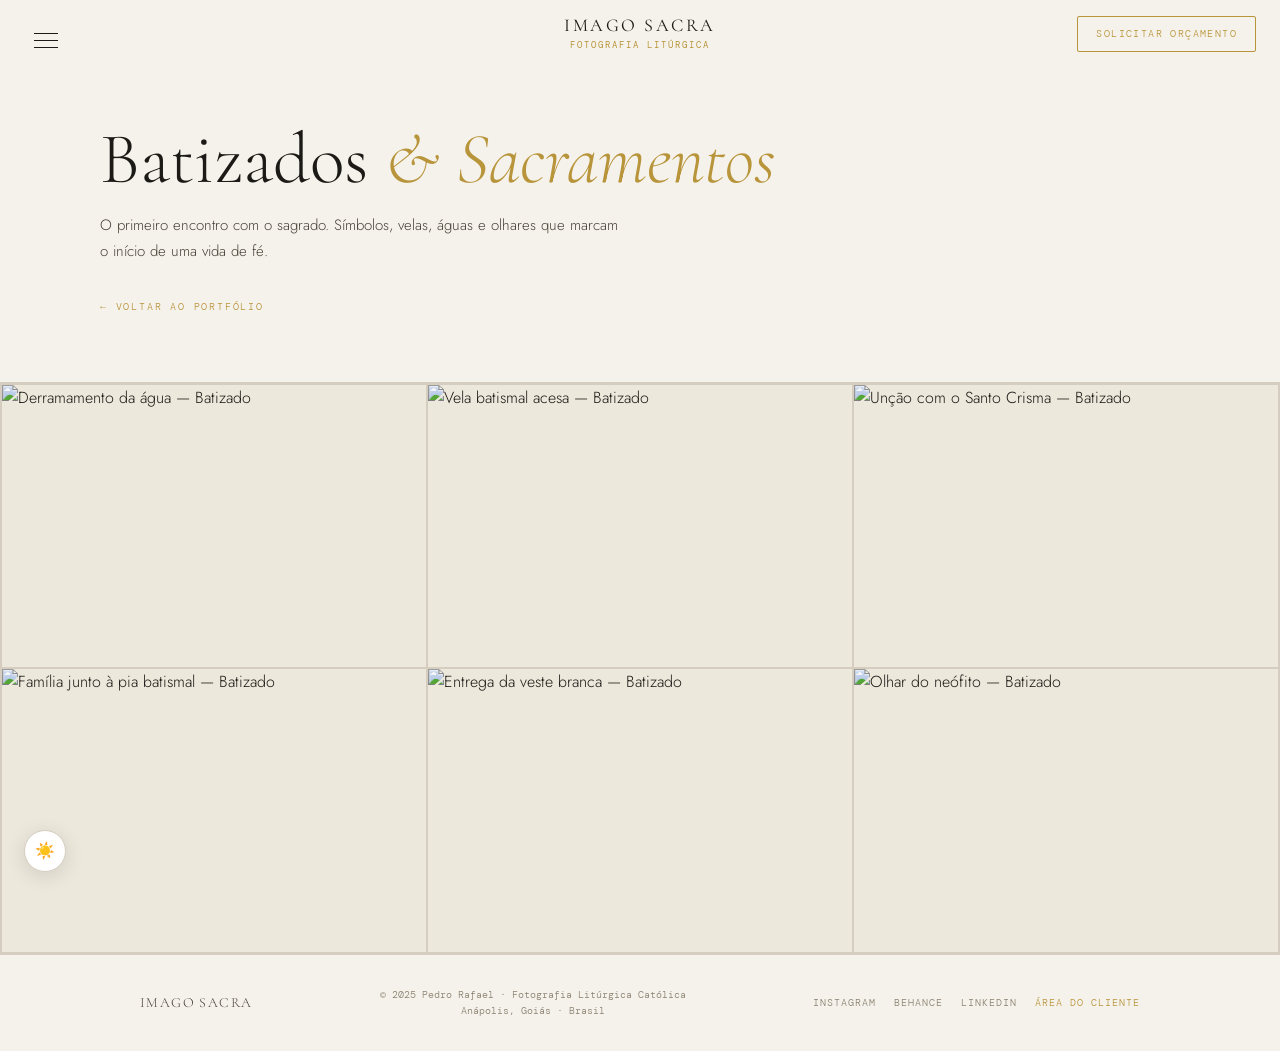
==== portfolio/batizado.html @ 1f175594 "Add portfolio gallery pages with shared CSS/JS Create the portfolio/ directory with one HTML gallery" ====
<!DOCTYPE html>
<html lang="pt-BR">
<head>
  <meta charset="UTF-8" />
  <meta name="viewport" content="width=device-width, initial-scale=1.0" />
  <title>Batizados &amp; Sacramentos — Imago Sacra</title>
  <link rel="preconnect" href="https://fonts.googleapis.com">
  <link rel="stylesheet" href="../css/style.css" />
  <link rel="stylesheet" href="../css/gallery.css" />
</head>
<body>

  <!-- ── FIXED UI ───────────────────────────────────── -->
  <button class="hamburger" id="hb" aria-label="Abrir menu">
    <span></span><span></span><span></span>
  </button>

  <div class="nav-bar scrolled" id="navBar">
    <a class="nav-logo" href="../index.html">
      Imago Sacra<small>Fotografia Litúrgica</small>
    </a>
  </div>

  <a class="nav-cta" href="../index.html#contato">Solicitar Orçamento</a>

  <button class="theme-btn" id="themeBtn">
    <span class="icon-sun">☀️</span><span class="icon-moon">🌙</span>
  </button>

  <!-- DRAWER -->
  <div class="overlay" id="overlay"></div>
  <nav class="drawer" id="drawer" aria-label="Menu principal">
    <div class="drawer-head">
      <div class="drawer-brand">Imago Sacra<small>Fotografia Litúrgica</small></div>
      <button class="drawer-x" onclick="closeDrawer()" aria-label="Fechar">✕</button>
    </div>
    <div class="drawer-links">
      <a class="drawer-item" href="../index.html#portfolio" onclick="closeDrawer()">
        Portfólio<span class="drawer-arrow">→</span>
      </a>
      <a class="drawer-item" href="../index.html#sobre" onclick="closeDrawer()">
        Sobre<span class="drawer-arrow">→</span>
      </a>
      <a class="drawer-item" href="../index.html#depoimentos" onclick="closeDrawer()">
        Depoimentos<span class="drawer-arrow">→</span>
      </a>
      <a class="drawer-item" href="../area-cliente.html" onclick="closeDrawer()">
        Área do Cliente<span class="drawer-arrow">→</span>
      </a>
      <a class="drawer-item" href="../index.html#contato" onclick="closeDrawer()">
        Contato<span class="drawer-arrow">→</span>
      </a>
    </div>
    <div class="drawer-foot">
      <a class="drawer-cta" href="../index.html#contato">Solicitar Orçamento</a>
      <div class="drawer-socials">
        <a href="https://instagram.com/opedrorafael_" target="_blank" rel="noopener" class="d-soc">Instagram</a>
        <a href="https://www.behance.net/opedrorafael" target="_blank" rel="noopener" class="d-soc">Behance</a>
        <a href="https://www.linkedin.com/in/pgwrafael" target="_blank" rel="noopener" class="d-soc">LinkedIn</a>
      </div>
    </div>
  </nav>

  <!-- ── HERO DA GALERIA ────────────────────────────── -->
  <section class="gallery-hero">
    <h1>Batizados <em>&amp; Sacramentos</em></h1>
    <p>O primeiro encontro com o sagrado. Símbolos, velas, águas e olhares que marcam o início de uma vida de fé.</p>
    <a href="../index.html#portfolio" class="back-link">← Voltar ao portfólio</a>
  </section>

  <!-- ── GRADE DE FOTOS ─────────────────────────────── -->
  <main class="gallery-grid" id="gallery">

    <figure class="gallery-item" data-lightbox="batizado">
      <img
        src="../assets/portfolio/batizado/foto-01.jpg"
        alt="Derramamento da água — Batizado"
        loading="lazy"
        width="1200"
        height="800"
      />
      <figcaption>Derramamento da água</figcaption>
    </figure>

    <figure class="gallery-item" data-lightbox="batizado">
      <img
        src="../assets/portfolio/batizado/foto-02.jpg"
        alt="Vela batismal acesa — Batizado"
        loading="lazy"
        width="1200"
        height="800"
      />
      <figcaption>Vela batismal</figcaption>
    </figure>

    <figure class="gallery-item" data-lightbox="batizado">
      <img
        src="../assets/portfolio/batizado/foto-03.jpg"
        alt="Unção com o Santo Crisma — Batizado"
        loading="lazy"
        width="1200"
        height="800"
      />
      <figcaption>Unção com o Santo Crisma</figcaption>
    </figure>

    <figure class="gallery-item" data-lightbox="batizado">
      <img
        src="../assets/portfolio/batizado/foto-04.jpg"
        alt="Família junto à pia batismal — Batizado"
        loading="lazy"
        width="1200"
        height="800"
      />
      <figcaption>Família junto à pia batismal</figcaption>
    </figure>

    <figure class="gallery-item" data-lightbox="batizado">
      <img
        src="../assets/portfolio/batizado/foto-05.jpg"
        alt="Entrega da veste branca — Batizado"
        loading="lazy"
        width="1200"
        height="800"
      />
      <figcaption>Entrega da veste branca</figcaption>
    </figure>

    <figure class="gallery-item" data-lightbox="batizado">
      <img
        src="../assets/portfolio/batizado/foto-06.jpg"
        alt="Olhar do neófito — Batizado"
        loading="lazy"
        width="1200"
        height="800"
      />
      <figcaption>Olhar do neófito</figcaption>
    </figure>

  </main>

  <!-- ── LIGHTBOX ───────────────────────────────────── -->
  <div class="lb-overlay" role="dialog" aria-modal="true" aria-label="Visualizador de imagem">
    <div class="lb-inner">
      <img class="lb-img" src="" alt="" />
    </div>
    <button class="lb-close" aria-label="Fechar">✕</button>
    <button class="lb-prev" aria-label="Anterior">&#8249;</button>
    <button class="lb-next" aria-label="Próxima">&#8250;</button>
    <div class="lb-counter"></div>
    <div class="lb-caption"></div>
  </div>

  <!-- ── FOOTER ─────────────────────────────────────── -->
  <footer>
    <div class="footer-inner">
      <div class="f-brand">Imago Sacra</div>
      <p class="f-copy">© 2025 Pedro Rafael · Fotografia Litúrgica Católica<br>Anápolis, Goiás · Brasil</p>
      <div class="f-soc">
        <a href="https://instagram.com/opedrorafael_" target="_blank" rel="noopener">Instagram</a>
        <a href="https://www.behance.net/opedrorafael" target="_blank" rel="noopener">Behance</a>
        <a href="https://www.linkedin.com/in/pgwrafael" target="_blank" rel="noopener">LinkedIn</a>
        <a href="../area-cliente.html" style="color:var(--gold)">Área do Cliente</a>
      </div>
    </div>
  </footer>

  <script src="../js/lightbox.js"></script>
</body>
</html>
---- css/style.css ----
/* ── FONTS ──────────────────────────────────────────── */
@import url('https://fonts.googleapis.com/css2?family=Cormorant+Garamond:ital,wght@0,300;0,400;0,600;1,300;1,400&family=DM+Mono:wght@300;400&family=Jost:wght@200;300;400&display=swap');

/* ── TOKENS ─────────────────────────────────────────── */
:root {
  --bg:#f5f2eb; --surface:#ffffff; --surface2:#ede8dc;
  --text:#1c1a16; --text-mid:#4a4238; --text-low:#8a8070;
  --gold:#b8943a; --gold-lt:#d4aa55; --line:#d4cdc0;
  --serif:'Cormorant Garamond',Georgia,serif;
  --sans:'Jost',sans-serif; --mono:'DM Mono',monospace;
  --ease:cubic-bezier(.25,.46,.45,.94);
}
[data-theme="dark"] {
  --bg:#0f1510; --surface:#162018; --surface2:#1d2b20;
  --text:#f0ede4; --text-mid:#c8d4c0; --text-low:#7a9478;
  --gold:#c9a84c; --gold-lt:#e0c070; --line:#243328;
}

/* ── RESET ──────────────────────────────────────────── */
*,*::before,*::after { box-sizing:border-box; margin:0; padding:0; }
html { scroll-behavior:smooth; overflow-x:clip; }
body {
  background:var(--bg); color:var(--text);
  font-family:var(--sans); font-weight:300; line-height:1.6;
  overflow-x:clip; transition:background .5s,color .5s;
}
a { color:inherit; text-decoration:none; }
button { cursor:pointer; border:none; background:none; font:inherit; }

/* ── NAV BAR ────────────────────────────────────────── */
.nav-bar {
  position:fixed; top:0; left:0; right:0; z-index:400; height:64px;
  display:flex; align-items:center; justify-content:center;
  transition:background .4s,border-color .4s;
  border-bottom:1px solid transparent;
}
.nav-bar.scrolled {
  background:rgba(245,242,235,.94);
  backdrop-filter:blur(16px); -webkit-backdrop-filter:blur(16px);
  border-color:var(--line);
}
[data-theme="dark"] .nav-bar.scrolled { background:rgba(15,21,16,.95); }
.nav-logo {
  font-family:var(--serif); font-size:18px; font-weight:400;
  letter-spacing:.14em; text-transform:uppercase;
  color:var(--text); transition:color .4s; cursor:pointer; text-align:center;
}
.nav-logo small {
  display:block; font-family:var(--mono); font-size:9px;
  letter-spacing:.22em; color:var(--gold); margin-top:-2px; transition:color .4s;
}

/* ── HAMBURGER ──────────────────────────────────────── */
.hamburger {
  position:fixed; top:18px; left:24px; z-index:500;
  width:44px; height:44px; padding:4px;
  display:flex; flex-direction:column; align-items:center; justify-content:center; gap:6px;
}
.hamburger span {
  display:block; width:24px; height:1px; background:var(--text);
  transition:transform .35s var(--ease),opacity .25s,background .4s;
  transform-origin:center;
}
.hamburger.open span:nth-child(1) { transform:translateY(7px) rotate(45deg); }
.hamburger.open span:nth-child(2) { opacity:0; width:0; }
.hamburger.open span:nth-child(3) { transform:translateY(-7px) rotate(-45deg); }

/* ── NAV CTA FIXED ──────────────────────────────────── */
.nav-cta {
  position:fixed; top:16px; right:24px; z-index:500;
  font-family:var(--mono); font-size:10px; letter-spacing:.14em; text-transform:uppercase;
  padding:9px 18px; border:1px solid var(--gold); color:var(--gold);
  border-radius:2px; transition:all .3s;
}
.nav-cta:hover { background:var(--gold); color:#fff; border-color:var(--gold); }
@media(max-width:768px) { .nav-cta { display:none; } }

/* ── THEME TOGGLE ───────────────────────────────────── */
.theme-btn {
  position:fixed; bottom:28px; left:24px; z-index:450;
  width:42px; height:42px; border-radius:50%;
  background:var(--surface); border:1px solid var(--line);
  display:flex; align-items:center; justify-content:center; font-size:16px;
  box-shadow:0 4px 20px rgba(0,0,0,.12); transition:all .3s var(--ease);
}
.theme-btn:hover { border-color:var(--gold); transform:scale(1.08); }
.icon-sun { display:block; } .icon-moon { display:none; }
[data-theme="dark"] .icon-sun { display:none; }
[data-theme="dark"] .icon-moon { display:block; }

/* ── OVERLAY ────────────────────────────────────────── */
.overlay {
  position:fixed; inset:0; z-index:600;
  background:rgba(0,0,0,.55); opacity:0; pointer-events:none;
  transition:opacity .4s var(--ease);
  backdrop-filter:blur(4px); -webkit-backdrop-filter:blur(4px);
}
.overlay.open { opacity:1; pointer-events:all; }

/* ── DRAWER ─────────────────────────────────────────── */
.drawer {
  position:fixed; top:0; left:0; bottom:0; width:min(360px,88vw); z-index:700;
  background:var(--surface); border-right:1px solid var(--line);
  transform:translateX(-100%); transition:transform .44s cubic-bezier(.32,.72,0,1);
  display:flex; flex-direction:column; will-change:transform;
}
.drawer.open { transform:translateX(0); }
.drawer-head {
  padding:22px 28px; border-bottom:1px solid var(--line);
  display:flex; align-items:center; justify-content:space-between; flex-shrink:0;
}
.drawer-brand {
  font-family:var(--serif); font-size:19px; font-weight:400;
  letter-spacing:.12em; text-transform:uppercase; color:var(--text);
}
.drawer-brand small {
  display:block; font-family:var(--mono); font-size:9px;
  letter-spacing:.2em; color:var(--gold); margin-top:-1px;
}
.drawer-x {
  width:34px; height:34px; border-radius:50%;
  border:1px solid var(--line); background:none;
  display:flex; align-items:center; justify-content:center;
  font-size:15px; color:var(--text-low); transition:all .2s;
}
.drawer-x:hover { border-color:var(--gold); color:var(--gold); }
.drawer-links { flex:1; padding:40px 28px; display:flex; flex-direction:column; overflow-y:auto; }
.drawer-item {
  font-family:var(--serif); font-size:30px; font-weight:300;
  color:var(--text); padding:12px 0; border-bottom:1px solid var(--line);
  display:flex; align-items:center; justify-content:space-between; cursor:pointer;
  opacity:0; transform:translateX(-18px);
  transition:color .2s, padding-left .22s, opacity .38s var(--ease), transform .38s var(--ease);
}
.drawer.open .drawer-item:nth-child(1) { opacity:1; transform:none; transition-delay:.07s; }
.drawer.open .drawer-item:nth-child(2) { opacity:1; transform:none; transition-delay:.12s; }
.drawer.open .drawer-item:nth-child(3) { opacity:1; transform:none; transition-delay:.17s; }
.drawer.open .drawer-item:nth-child(4) { opacity:1; transform:none; transition-delay:.22s; }
.drawer.open .drawer-item:nth-child(5) { opacity:1; transform:none; transition-delay:.27s; }
.drawer-item:hover { color:var(--gold); padding-left:8px; }
.drawer-arrow { font-size:18px; transition:transform .2s; }
.drawer-item:hover .drawer-arrow { transform:translateX(5px); }
.drawer-foot {
  padding:28px 28px; border-top:1px solid var(--line); flex-shrink:0;
}
.drawer-cta {
  width:100%; padding:14px; margin-bottom:20px;
  font-family:var(--mono); font-size:11px; letter-spacing:.16em; text-transform:uppercase;
  background:var(--gold); color:#fff; border-radius:2px; transition:background .25s;
}
.drawer-cta:hover { background:var(--gold-lt); }
.drawer-socials { display:flex; gap:16px; }
.d-soc {
  font-family:var(--mono); font-size:9px; letter-spacing:.14em; text-transform:uppercase;
  color:var(--text-low); transition:color .2s;
}
.d-soc:hover { color:var(--gold); }

/* ── FOOTER ─────────────────────────────────────────── */
footer { background:var(--bg); transition:background .5s; border-top:1px solid var(--line); }
.footer-inner {
  max-width:1200px; margin:0 auto; padding:32px 100px;
  display:flex; align-items:center; justify-content:space-between; gap:24px; flex-wrap:wrap;
}
.f-brand { font-family:var(--serif); font-size:14px; letter-spacing:.1em; text-transform:uppercase; color:var(--text-mid); }
.f-copy { font-family:var(--mono); font-size:10px; color:var(--text-low); text-align:center; }
.f-soc { display:flex; gap:18px; flex-wrap:wrap; }
.f-soc a { font-family:var(--mono); font-size:10px; letter-spacing:.1em; text-transform:uppercase; color:var(--text-low); transition:color .2s; }
.f-soc a:hover { color:var(--gold); }

/* ── ANIMATIONS ─────────────────────────────────────── */
@keyframes fadeDown { from{opacity:0;transform:translateY(-12px)} to{opacity:1;transform:none} }
@keyframes fadeIn  { from{opacity:0} to{opacity:1} }
.reveal { opacity:0; transform:translateY(20px); transition:opacity .7s var(--ease),transform .7s var(--ease); }
.reveal.on { opacity:1; transform:none; }
.rev-l { opacity:0; transform:translateX(-22px); transition:opacity .7s var(--ease),transform .7s var(--ease); }
.rev-l.on { opacity:1; transform:none; }
.rev-r { opacity:0; transform:translateX(22px); transition:opacity .7s var(--ease),transform .7s var(--ease); }
.rev-r.on { opacity:1; transform:none; }

/* ── RESPONSIVE ─────────────────────────────────────── */
@media(max-width:768px) {
  .footer-inner { flex-direction:column; text-align:center; padding:28px 24px; }
  .theme-btn { bottom:20px; left:20px; }
  .drawer { width:100vw; }
}
---- css/gallery.css ----
/* ── GALLERY HERO ────────────────────────────────────── */
.gallery-hero {
  padding: 120px min(100px,8vw) 64px;
  background: var(--bg);
  border-bottom: 1px solid var(--line);
  transition: background .5s;
}
.gallery-hero h1 {
  font-family: var(--serif);
  font-size: clamp(36px, 6vw, 72px);
  font-weight: 300;
  line-height: 1.1;
  color: var(--text);
  margin-bottom: 14px;
}
.gallery-hero h1 em {
  font-style: italic;
  color: var(--gold);
}
.gallery-hero p {
  font-size: 15px;
  color: var(--text-mid);
  max-width: 520px;
  line-height: 1.7;
  margin-bottom: 28px;
}
.back-link {
  display: inline-flex;
  align-items: center;
  gap: 6px;
  font-family: var(--mono);
  font-size: 10px;
  letter-spacing: .18em;
  text-transform: uppercase;
  color: var(--gold);
  transition: gap .2s;
}
.back-link:hover { gap: 10px; }

/* ── GALLERY GRID ────────────────────────────────────── */
.gallery-grid {
  display: grid;
  grid-template-columns: repeat(auto-fill, minmax(min(340px, 100%), 1fr));
  gap: 2px;
  padding: 2px;
  background: var(--line);
}

/* ── GALLERY ITEM ────────────────────────────────────── */
.gallery-item {
  position: relative;
  overflow: hidden;
  background: var(--surface2);
  aspect-ratio: 3/2;
  cursor: zoom-in;
}
.gallery-item img {
  width: 100%;
  height: 100%;
  object-fit: cover;
  display: block;
  transition: transform .5s var(--ease), filter .4s;
  filter: brightness(.96);
}
.gallery-item:hover img {
  transform: scale(1.04);
  filter: brightness(1);
}
.gallery-item figcaption {
  position: absolute;
  bottom: 0; left: 0; right: 0;
  padding: 16px 18px 14px;
  background: linear-gradient(to top, rgba(0,0,0,.72) 0%, transparent 100%);
  font-family: var(--mono);
  font-size: 10px;
  letter-spacing: .14em;
  text-transform: uppercase;
  color: rgba(255,255,255,.75);
  opacity: 0;
  transform: translateY(6px);
  transition: opacity .3s, transform .3s;
}
.gallery-item:hover figcaption {
  opacity: 1;
  transform: none;
}

/* ── EMPTY STATE ─────────────────────────────────────── */
.gallery-empty {
  grid-column: 1 / -1;
  padding: 80px 24px;
  text-align: center;
  background: var(--bg);
}
.gallery-empty p {
  font-family: var(--mono);
  font-size: 11px;
  letter-spacing: .2em;
  text-transform: uppercase;
  color: var(--text-low);
}

/* ── LIGHTBOX ────────────────────────────────────────── */
.lb-overlay {
  position: fixed; inset: 0; z-index: 900;
  background: rgba(0,0,0,.92);
  backdrop-filter: blur(12px); -webkit-backdrop-filter: blur(12px);
  display: flex; align-items: center; justify-content: center;
  opacity: 0; pointer-events: none;
  transition: opacity .3s var(--ease);
}
.lb-overlay.open {
  opacity: 1; pointer-events: all;
}
.lb-inner {
  position: relative;
  max-width: min(1100px, 94vw);
  max-height: 90vh;
  display: flex; align-items: center; justify-content: center;
}
.lb-img {
  max-width: 100%;
  max-height: 88vh;
  object-fit: contain;
  border-radius: 2px;
  box-shadow: 0 40px 100px rgba(0,0,0,.6);
  user-select: none;
  transition: opacity .25s;
}
.lb-img.loading { opacity: 0; }
.lb-close {
  position: fixed; top: 20px; right: 24px;
  width: 44px; height: 44px; border-radius: 50%;
  border: 1px solid rgba(255,255,255,.25);
  display: flex; align-items: center; justify-content: center;
  font-size: 18px; color: rgba(255,255,255,.7);
  transition: all .2s; z-index: 910;
}
.lb-close:hover { border-color: var(--gold); color: var(--gold); transform: scale(1.1); }
.lb-prev, .lb-next {
  position: fixed; top: 50%; transform: translateY(-50%);
  width: 50px; height: 50px;
  border: 1px solid rgba(255,255,255,.2);
  display: flex; align-items: center; justify-content: center;
  font-size: 22px; color: rgba(255,255,255,.6);
  border-radius: 2px; transition: all .2s; z-index: 910;
}
.lb-prev { left: 20px; }
.lb-next { right: 20px; }
.lb-prev:hover, .lb-next:hover {
  border-color: var(--gold); color: var(--gold);
}
.lb-caption {
  position: fixed; bottom: 24px; left: 50%; transform: translateX(-50%);
  font-family: var(--mono); font-size: 10px;
  letter-spacing: .18em; text-transform: uppercase;
  color: rgba(255,255,255,.45); white-space: nowrap;
  z-index: 910;
}
.lb-counter {
  position: fixed; top: 24px; left: 50%; transform: translateX(-50%);
  font-family: var(--mono); font-size: 10px;
  letter-spacing: .16em; color: rgba(255,255,255,.35);
  z-index: 910;
}

/* ── RESPONSIVE ─────────────────────────────────────── */
@media(max-width:768px) {
  .gallery-hero { padding: 96px 24px 48px; }
  .gallery-grid { grid-template-columns: 1fr 1fr; }
  .lb-prev { left: 8px; }
  .lb-next { right: 8px; }
}
@media(max-width:480px) {
  .gallery-grid { grid-template-columns: 1fr; }
}
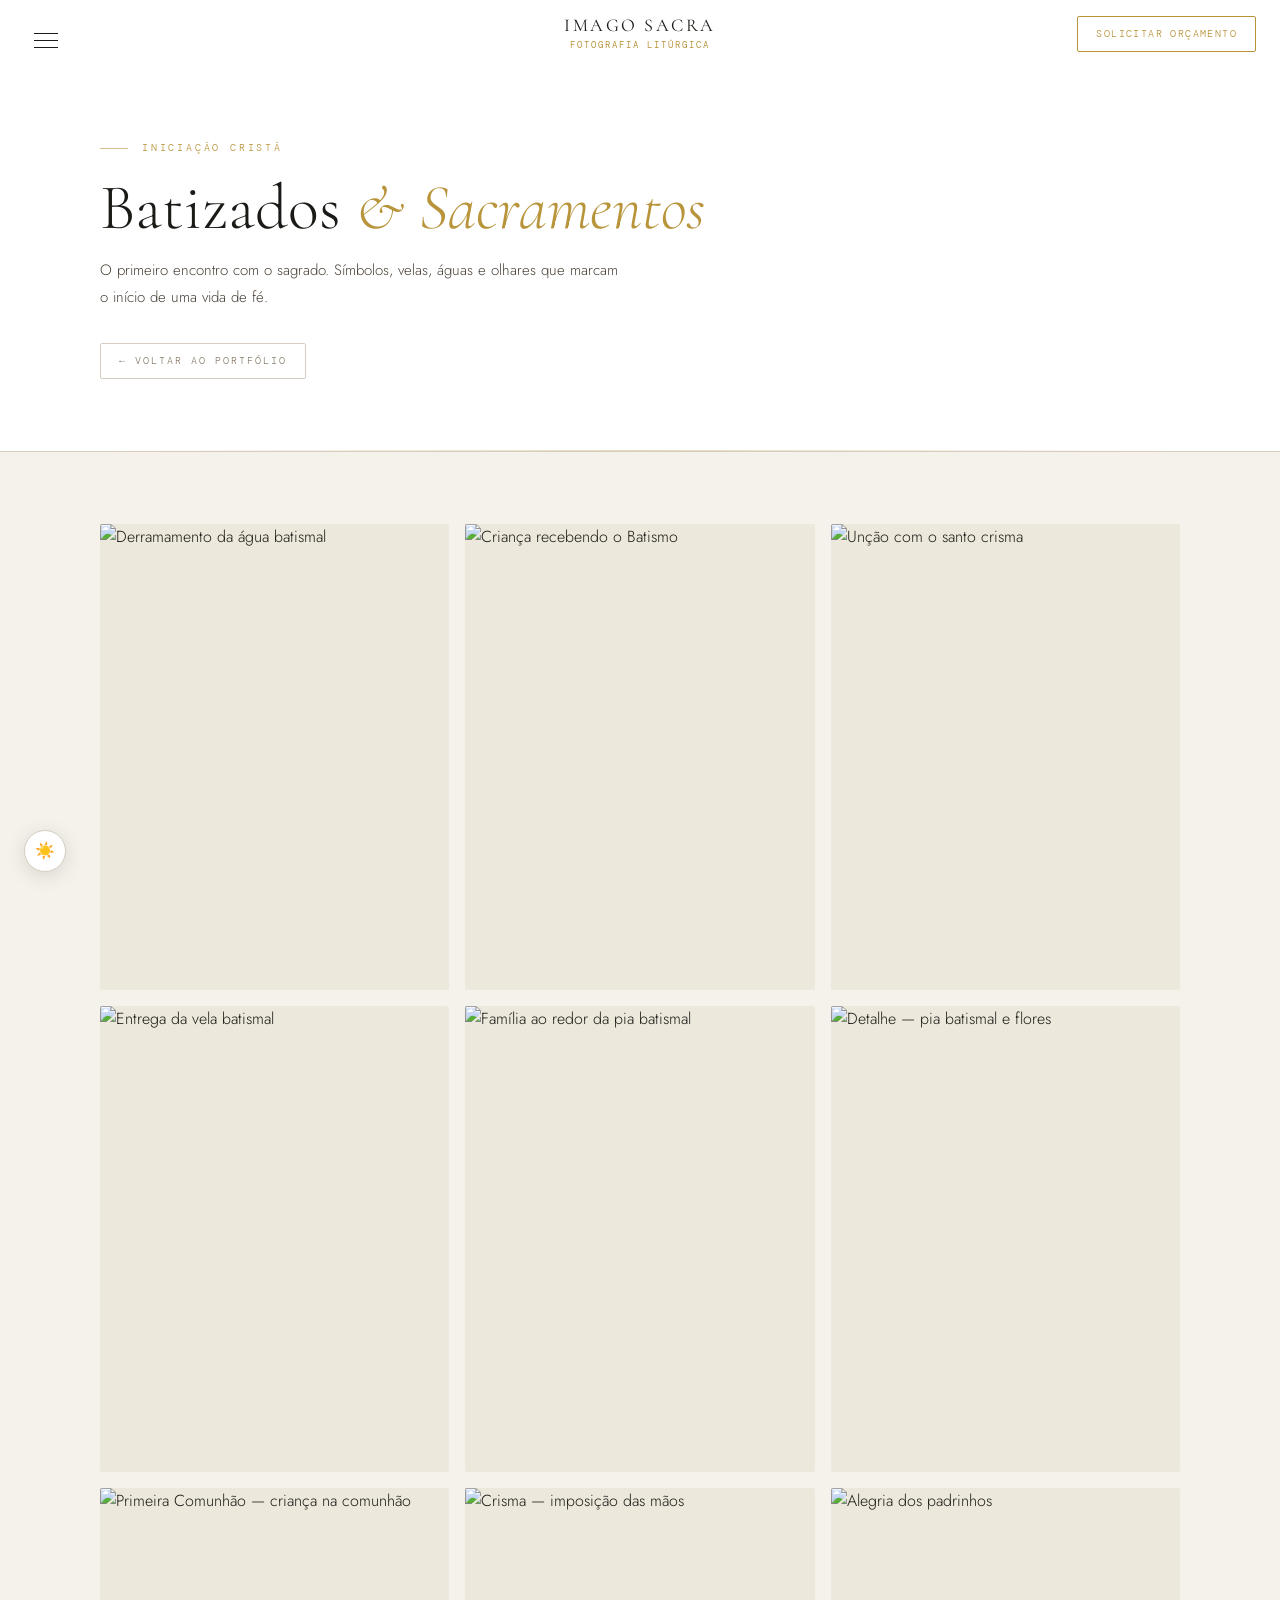
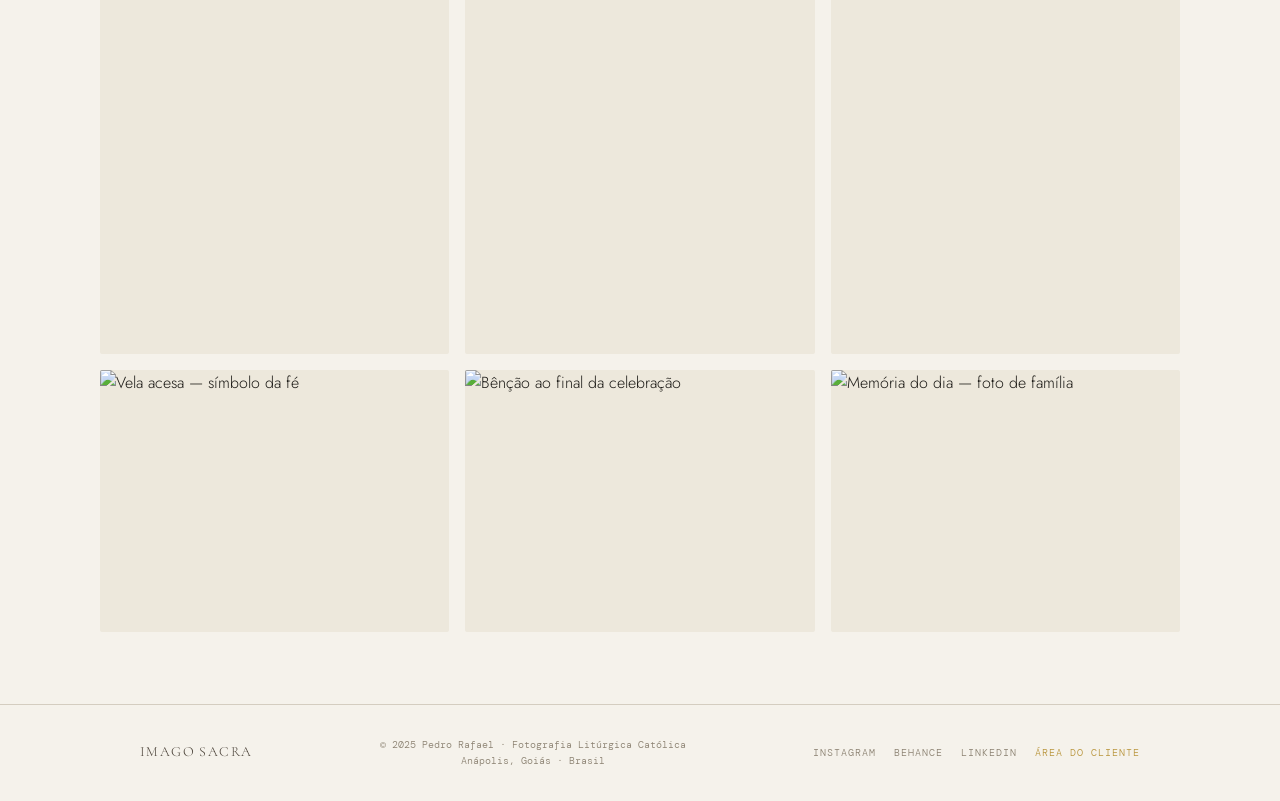
==== commit 0e1e4671: "feat(portfolio): create gallery pages, shared CSS/JS, and lightbox New files --------- css/style.css" ====
--- a/portfolio/batizado.html
+++ b/portfolio/batizado.html
@@ -4,167 +4,315 @@
   <meta charset="UTF-8" />
   <meta name="viewport" content="width=device-width, initial-scale=1.0" />
   <title>Batizados &amp; Sacramentos — Imago Sacra</title>
+  <meta name="description" content="Galeria de fotografia de Batizados e Sacramentos. O primeiro encontro com o sagrado — símbolos, velas, águas e olhares que marcam o início de uma vida de fé." />
   <link rel="preconnect" href="https://fonts.googleapis.com">
+  <link href="https://fonts.googleapis.com/css2?family=Cormorant+Garamond:ital,wght@0,300;0,400;0,600;1,300;1,400&family=DM+Mono:wght@300;400&family=Jost:wght@200;300;400&display=swap" rel="stylesheet">
   <link rel="stylesheet" href="../css/style.css" />
   <link rel="stylesheet" href="../css/gallery.css" />
 </head>
 <body>
 
-  <!-- ── FIXED UI ───────────────────────────────────── -->
-  <button class="hamburger" id="hb" aria-label="Abrir menu">
-    <span></span><span></span><span></span>
-  </button>
-
-  <div class="nav-bar scrolled" id="navBar">
-    <a class="nav-logo" href="../index.html">
-      Imago Sacra<small>Fotografia Litúrgica</small>
-    </a>
+<!-- ── FIXED UI ──────────────────────────────────────── -->
+<button class="hamburger" id="hb" aria-label="Abrir menu">
+  <span></span><span></span><span></span>
+</button>
+
+<div class="nav-bar" id="navBar">
+  <a class="nav-logo" href="../index.html">Imago Sacra<small>Fotografia Litúrgica</small></a>
+</div>
+
+<a class="nav-cta" href="../index.html#contato">Solicitar Orçamento</a>
+
+<button class="theme-btn" id="themeBtn" aria-label="Alternar tema">
+  <span class="icon-sun">☀️</span><span class="icon-moon">🌙</span>
+</button>
+
+<!-- DRAWER -->
+<div class="overlay" id="overlay" onclick="closeDrawer()"></div>
+<nav class="drawer" id="drawer" aria-label="Menu principal">
+  <div class="drawer-head">
+    <div class="drawer-brand">Imago Sacra<small>Fotografia Litúrgica</small></div>
+    <button class="drawer-x" onclick="closeDrawer()" aria-label="Fechar">✕</button>
   </div>
-
-  <a class="nav-cta" href="../index.html#contato">Solicitar Orçamento</a>
-
-  <button class="theme-btn" id="themeBtn">
-    <span class="icon-sun">☀️</span><span class="icon-moon">🌙</span>
-  </button>
-
-  <!-- DRAWER -->
-  <div class="overlay" id="overlay"></div>
-  <nav class="drawer" id="drawer" aria-label="Menu principal">
-    <div class="drawer-head">
-      <div class="drawer-brand">Imago Sacra<small>Fotografia Litúrgica</small></div>
-      <button class="drawer-x" onclick="closeDrawer()" aria-label="Fechar">✕</button>
-    </div>
-    <div class="drawer-links">
-      <a class="drawer-item" href="../index.html#portfolio" onclick="closeDrawer()">
-        Portfólio<span class="drawer-arrow">→</span>
-      </a>
-      <a class="drawer-item" href="../index.html#sobre" onclick="closeDrawer()">
-        Sobre<span class="drawer-arrow">→</span>
-      </a>
-      <a class="drawer-item" href="../index.html#depoimentos" onclick="closeDrawer()">
-        Depoimentos<span class="drawer-arrow">→</span>
-      </a>
-      <a class="drawer-item" href="../area-cliente.html" onclick="closeDrawer()">
-        Área do Cliente<span class="drawer-arrow">→</span>
-      </a>
-      <a class="drawer-item" href="../index.html#contato" onclick="closeDrawer()">
-        Contato<span class="drawer-arrow">→</span>
-      </a>
-    </div>
-    <div class="drawer-foot">
-      <a class="drawer-cta" href="../index.html#contato">Solicitar Orçamento</a>
-      <div class="drawer-socials">
-        <a href="https://instagram.com/opedrorafael_" target="_blank" rel="noopener" class="d-soc">Instagram</a>
-        <a href="https://www.behance.net/opedrorafael" target="_blank" rel="noopener" class="d-soc">Behance</a>
-        <a href="https://www.linkedin.com/in/pgwrafael" target="_blank" rel="noopener" class="d-soc">LinkedIn</a>
-      </div>
-    </div>
-  </nav>
-
-  <!-- ── HERO DA GALERIA ────────────────────────────── -->
-  <section class="gallery-hero">
-    <h1>Batizados <em>&amp; Sacramentos</em></h1>
-    <p>O primeiro encontro com o sagrado. Símbolos, velas, águas e olhares que marcam o início de uma vida de fé.</p>
-    <a href="../index.html#portfolio" class="back-link">← Voltar ao portfólio</a>
-  </section>
-
-  <!-- ── GRADE DE FOTOS ─────────────────────────────── -->
-  <main class="gallery-grid" id="gallery">
-
-    <figure class="gallery-item" data-lightbox="batizado">
-      <img
-        src="../assets/portfolio/batizado/foto-01.jpg"
-        alt="Derramamento da água — Batizado"
-        loading="lazy"
-        width="1200"
-        height="800"
-      />
-      <figcaption>Derramamento da água</figcaption>
-    </figure>
-
-    <figure class="gallery-item" data-lightbox="batizado">
-      <img
-        src="../assets/portfolio/batizado/foto-02.jpg"
-        alt="Vela batismal acesa — Batizado"
-        loading="lazy"
-        width="1200"
-        height="800"
-      />
-      <figcaption>Vela batismal</figcaption>
-    </figure>
-
-    <figure class="gallery-item" data-lightbox="batizado">
-      <img
-        src="../assets/portfolio/batizado/foto-03.jpg"
-        alt="Unção com o Santo Crisma — Batizado"
-        loading="lazy"
-        width="1200"
-        height="800"
-      />
-      <figcaption>Unção com o Santo Crisma</figcaption>
-    </figure>
-
-    <figure class="gallery-item" data-lightbox="batizado">
-      <img
-        src="../assets/portfolio/batizado/foto-04.jpg"
-        alt="Família junto à pia batismal — Batizado"
-        loading="lazy"
-        width="1200"
-        height="800"
-      />
-      <figcaption>Família junto à pia batismal</figcaption>
-    </figure>
-
-    <figure class="gallery-item" data-lightbox="batizado">
-      <img
-        src="../assets/portfolio/batizado/foto-05.jpg"
-        alt="Entrega da veste branca — Batizado"
-        loading="lazy"
-        width="1200"
-        height="800"
-      />
-      <figcaption>Entrega da veste branca</figcaption>
-    </figure>
-
-    <figure class="gallery-item" data-lightbox="batizado">
-      <img
-        src="../assets/portfolio/batizado/foto-06.jpg"
-        alt="Olhar do neófito — Batizado"
-        loading="lazy"
-        width="1200"
-        height="800"
-      />
-      <figcaption>Olhar do neófito</figcaption>
-    </figure>
-
-  </main>
-
-  <!-- ── LIGHTBOX ───────────────────────────────────── -->
-  <div class="lb-overlay" role="dialog" aria-modal="true" aria-label="Visualizador de imagem">
-    <div class="lb-inner">
-      <img class="lb-img" src="" alt="" />
-    </div>
-    <button class="lb-close" aria-label="Fechar">✕</button>
-    <button class="lb-prev" aria-label="Anterior">&#8249;</button>
-    <button class="lb-next" aria-label="Próxima">&#8250;</button>
-    <div class="lb-counter"></div>
-    <div class="lb-caption"></div>
+  <div class="drawer-links">
+    <a class="drawer-item" href="../index.html#portfolio">Portfólio<span class="drawer-arrow">→</span></a>
+    <a class="drawer-item" href="../index.html#sobre">Sobre<span class="drawer-arrow">→</span></a>
+    <a class="drawer-item" href="../index.html#depoimentos">Depoimentos<span class="drawer-arrow">→</span></a>
+    <a class="drawer-item" href="../area-cliente.html">Área do Cliente<span class="drawer-arrow">→</span></a>
+    <a class="drawer-item" href="../index.html#contato">Contato<span class="drawer-arrow">→</span></a>
   </div>
-
-  <!-- ── FOOTER ─────────────────────────────────────── -->
-  <footer>
-    <div class="footer-inner">
-      <div class="f-brand">Imago Sacra</div>
-      <p class="f-copy">© 2025 Pedro Rafael · Fotografia Litúrgica Católica<br>Anápolis, Goiás · Brasil</p>
-      <div class="f-soc">
-        <a href="https://instagram.com/opedrorafael_" target="_blank" rel="noopener">Instagram</a>
-        <a href="https://www.behance.net/opedrorafael" target="_blank" rel="noopener">Behance</a>
-        <a href="https://www.linkedin.com/in/pgwrafael" target="_blank" rel="noopener">LinkedIn</a>
-        <a href="../area-cliente.html" style="color:var(--gold)">Área do Cliente</a>
-      </div>
-    </div>
-  </footer>
-
-  <script src="../js/lightbox.js"></script>
+  <div class="drawer-foot">
+    <a class="drawer-cta" href="../index.html#contato">Solicitar Orçamento</a>
+    <div class="drawer-socials">
+      <a href="https://instagram.com/opedrorafael_" target="_blank" rel="noopener" class="d-soc">Instagram</a>
+      <a href="https://www.behance.net/opedrorafael" target="_blank" rel="noopener" class="d-soc">Behance</a>
+      <a href="https://www.linkedin.com/in/pgwrafael" target="_blank" rel="noopener" class="d-soc">LinkedIn</a>
+    </div>
+  </div>
+</nav>
+
+<!-- ── GALLERY HERO ───────────────────────────────────── -->
+<section class="gallery-hero">
+  <div class="gallery-hero-eyebrow">Iniciação Cristã</div>
+  <h1>Batizados <em>&amp; Sacramentos</em></h1>
+  <p>O primeiro encontro com o sagrado. Símbolos, velas, águas e olhares que marcam o início de uma vida de fé.</p>
+  <a href="../index.html#portfolio" class="back-link">← Voltar ao portfólio</a>
+</section>
+
+<!-- ── GALERIA ────────────────────────────────────────── -->
+<main class="gallery-grid" id="gallery">
+
+  <figure class="gallery-item">
+    <img
+      src="../assets/portfolio/batizado/foto-01.jpg"
+      alt="Derramamento da água batismal"
+      loading="eager"
+      width="1200"
+      height="800"
+      data-lightbox="batizado"
+      data-caption="Derramamento da água batismal"
+    />
+    <div class="gallery-item-overlay">
+      <span class="gallery-item-caption">Derramamento da água batismal</span>
+    </div>
+  </figure>
+
+  <figure class="gallery-item portrait">
+    <img
+      src="../assets/portfolio/batizado/foto-02.jpg"
+      alt="Criança recebendo o Batismo"
+      loading="lazy"
+      width="800"
+      height="1200"
+      data-lightbox="batizado"
+      data-caption="Criança recebendo o Batismo"
+    />
+    <div class="gallery-item-overlay">
+      <span class="gallery-item-caption">Criança recebendo o Batismo</span>
+    </div>
+  </figure>
+
+  <figure class="gallery-item">
+    <img
+      src="../assets/portfolio/batizado/foto-03.jpg"
+      alt="Unção com o santo crisma"
+      loading="lazy"
+      width="1200"
+      height="800"
+      data-lightbox="batizado"
+      data-caption="Unção com o santo crisma"
+    />
+    <div class="gallery-item-overlay">
+      <span class="gallery-item-caption">Unção com o santo crisma</span>
+    </div>
+  </figure>
+
+  <figure class="gallery-item">
+    <img
+      src="../assets/portfolio/batizado/foto-04.jpg"
+      alt="Entrega da vela batismal"
+      loading="lazy"
+      width="1200"
+      height="800"
+      data-lightbox="batizado"
+      data-caption="Entrega da vela batismal"
+    />
+    <div class="gallery-item-overlay">
+      <span class="gallery-item-caption">Entrega da vela batismal</span>
+    </div>
+  </figure>
+
+  <figure class="gallery-item portrait">
+    <img
+      src="../assets/portfolio/batizado/foto-05.jpg"
+      alt="Família ao redor da pia batismal"
+      loading="lazy"
+      width="800"
+      height="1200"
+      data-lightbox="batizado"
+      data-caption="Família ao redor da pia batismal"
+    />
+    <div class="gallery-item-overlay">
+      <span class="gallery-item-caption">Família ao redor da pia batismal</span>
+    </div>
+  </figure>
+
+  <figure class="gallery-item">
+    <img
+      src="../assets/portfolio/batizado/foto-06.jpg"
+      alt="Detalhe — pia batismal e flores"
+      loading="lazy"
+      width="1200"
+      height="800"
+      data-lightbox="batizado"
+      data-caption="Detalhe — pia batismal e flores"
+    />
+    <div class="gallery-item-overlay">
+      <span class="gallery-item-caption">Detalhe — pia batismal e flores</span>
+    </div>
+  </figure>
+
+  <figure class="gallery-item">
+    <img
+      src="../assets/portfolio/batizado/foto-07.jpg"
+      alt="Primeira Comunhão — criança na comunhão"
+      loading="lazy"
+      width="1200"
+      height="800"
+      data-lightbox="batizado"
+      data-caption="Primeira Comunhão"
+    />
+    <div class="gallery-item-overlay">
+      <span class="gallery-item-caption">Primeira Comunhão</span>
+    </div>
+  </figure>
+
+  <figure class="gallery-item">
+    <img
+      src="../assets/portfolio/batizado/foto-08.jpg"
+      alt="Crisma — imposição das mãos"
+      loading="lazy"
+      width="1200"
+      height="800"
+      data-lightbox="batizado"
+      data-caption="Crisma — imposição das mãos"
+    />
+    <div class="gallery-item-overlay">
+      <span class="gallery-item-caption">Crisma — imposição das mãos</span>
+    </div>
+  </figure>
+
+  <figure class="gallery-item portrait">
+    <img
+      src="../assets/portfolio/batizado/foto-09.jpg"
+      alt="Alegria dos padrinhos"
+      loading="lazy"
+      width="800"
+      height="1200"
+      data-lightbox="batizado"
+      data-caption="Alegria dos padrinhos"
+    />
+    <div class="gallery-item-overlay">
+      <span class="gallery-item-caption">Alegria dos padrinhos</span>
+    </div>
+  </figure>
+
+  <figure class="gallery-item">
+    <img
+      src="../assets/portfolio/batizado/foto-10.jpg"
+      alt="Vela acesa — símbolo da fé"
+      loading="lazy"
+      width="1200"
+      height="800"
+      data-lightbox="batizado"
+      data-caption="Vela acesa — símbolo da fé"
+    />
+    <div class="gallery-item-overlay">
+      <span class="gallery-item-caption">Vela acesa — símbolo da fé</span>
+    </div>
+  </figure>
+
+  <figure class="gallery-item">
+    <img
+      src="../assets/portfolio/batizado/foto-11.jpg"
+      alt="Bênção ao final da celebração"
+      loading="lazy"
+      width="1200"
+      height="800"
+      data-lightbox="batizado"
+      data-caption="Bênção ao final da celebração"
+    />
+    <div class="gallery-item-overlay">
+      <span class="gallery-item-caption">Bênção ao final da celebração</span>
+    </div>
+  </figure>
+
+  <figure class="gallery-item">
+    <img
+      src="../assets/portfolio/batizado/foto-12.jpg"
+      alt="Memória do dia — foto de família"
+      loading="lazy"
+      width="1200"
+      height="800"
+      data-lightbox="batizado"
+      data-caption="Memória do dia — foto de família"
+    />
+    <div class="gallery-item-overlay">
+      <span class="gallery-item-caption">Memória do dia — foto de família</span>
+    </div>
+  </figure>
+
+</main>
+
+<!-- ── FOOTER ─────────────────────────────────────────── -->
+<footer>
+  <div class="footer-inner">
+    <div class="f-brand">Imago Sacra</div>
+    <p class="f-copy">© 2025 Pedro Rafael · Fotografia Litúrgica Católica<br>Anápolis, Goiás · Brasil</p>
+    <div class="f-soc">
+      <a href="https://instagram.com/opedrorafael_" target="_blank" rel="noopener">Instagram</a>
+      <a href="https://www.behance.net/opedrorafael" target="_blank" rel="noopener">Behance</a>
+      <a href="https://www.linkedin.com/in/pgwrafael" target="_blank" rel="noopener">LinkedIn</a>
+      <a href="../area-cliente.html" style="color:var(--gold)">Área do Cliente</a>
+    </div>
+  </div>
+</footer>
+
+<script>
+/* ── TEMA ────────────────────────────────────────────── */
+const root  = document.documentElement;
+const pDark = window.matchMedia('(prefers-color-scheme:dark)').matches;
+let dark = localStorage.getItem('theme') ? localStorage.getItem('theme') === 'dark' : pDark;
+applyTheme(dark);
+document.getElementById('themeBtn').onclick = () => {
+  dark = !dark; applyTheme(dark);
+  localStorage.setItem('theme', dark ? 'dark' : 'light');
+};
+function applyTheme(d) { root.setAttribute('data-theme', d ? 'dark' : 'light'); }
+
+/* ── NAV SCROLL ──────────────────────────────────────── */
+const navBar = document.getElementById('navBar');
+const hbEl   = document.getElementById('hb');
+window.addEventListener('scroll', () => {
+  const past = window.scrollY > 60;
+  navBar.classList.toggle('scrolled', past);
+  hbEl.classList.toggle('on-light', past);
+}, { passive:true });
+
+/* ── DRAWER ──────────────────────────────────────────── */
+const drawer  = document.getElementById('drawer');
+const overlay = document.getElementById('overlay');
+function openDrawer() {
+  drawer.classList.add('open');
+  overlay.classList.add('open');
+  hbEl.classList.add('open');
+  document.body.style.overflow = 'hidden';
+}
+function closeDrawer() {
+  drawer.classList.remove('open');
+  overlay.classList.remove('open');
+  hbEl.classList.remove('open');
+  document.body.style.overflow = '';
+}
+hbEl.addEventListener('click', () =>
+  drawer.classList.contains('open') ? closeDrawer() : openDrawer()
+);
+document.addEventListener('keydown', e => { if (e.key === 'Escape') closeDrawer(); });
+
+/* ── SCROLL REVEAL ───────────────────────────────────── */
+const io = new IntersectionObserver(entries => {
+  entries.forEach((e, i) => {
+    if (e.isIntersecting) {
+      setTimeout(() => e.target.classList.add('on'), i * 60);
+      io.unobserve(e.target);
+    }
+  });
+}, { threshold:0.06 });
+document.querySelectorAll('.gallery-item').forEach(el => {
+  el.classList.add('reveal');
+  io.observe(el);
+});
+</script>
+<script src="../js/lightbox.js"></script>
 </body>
 </html>
--- a/css/style.css
+++ b/css/style.css
@@ -1,6 +1,3 @@
-/* ── FONTS ──────────────────────────────────────────── */
-@import url('https://fonts.googleapis.com/css2?family=Cormorant+Garamond:ital,wght@0,300;0,400;0,600;1,300;1,400&family=DM+Mono:wght@300;400&family=Jost:wght@200;300;400&display=swap');
-
 /* ── TOKENS ─────────────────────────────────────────── */
 :root {
   --bg:#f5f2eb; --surface:#ffffff; --surface2:#ede8dc;
@@ -26,6 +23,7 @@
 }
 a { color:inherit; text-decoration:none; }
 button { cursor:pointer; border:none; background:none; font:inherit; }
+section { overflow-x:clip; }
 
 /* ── NAV BAR ────────────────────────────────────────── */
 .nav-bar {
@@ -70,7 +68,7 @@
   position:fixed; top:16px; right:24px; z-index:500;
   font-family:var(--mono); font-size:10px; letter-spacing:.14em; text-transform:uppercase;
   padding:9px 18px; border:1px solid var(--gold); color:var(--gold);
-  border-radius:2px; transition:all .3s;
+  border-radius:2px; transition:all .3s; background:none;
 }
 .nav-cta:hover { background:var(--gold); color:#fff; border-color:var(--gold); }
 @media(max-width:768px) { .nav-cta { display:none; } }
@@ -88,7 +86,7 @@
 [data-theme="dark"] .icon-sun { display:none; }
 [data-theme="dark"] .icon-moon { display:block; }
 
-/* ── OVERLAY ────────────────────────────────────────── */
+/* ── DRAWER ─────────────────────────────────────────── */
 .overlay {
   position:fixed; inset:0; z-index:600;
   background:rgba(0,0,0,.55); opacity:0; pointer-events:none;
@@ -96,8 +94,6 @@
   backdrop-filter:blur(4px); -webkit-backdrop-filter:blur(4px);
 }
 .overlay.open { opacity:1; pointer-events:all; }
-
-/* ── DRAWER ─────────────────────────────────────────── */
 .drawer {
   position:fixed; top:0; left:0; bottom:0; width:min(360px,88vw); z-index:700;
   background:var(--surface); border-right:1px solid var(--line);
@@ -128,7 +124,7 @@
 .drawer-item {
   font-family:var(--serif); font-size:30px; font-weight:300;
   color:var(--text); padding:12px 0; border-bottom:1px solid var(--line);
-  display:flex; align-items:center; justify-content:space-between; cursor:pointer;
+  display:flex; align-items:center; justify-content:space-between;
   opacity:0; transform:translateX(-18px);
   transition:color .2s, padding-left .22s, opacity .38s var(--ease), transform .38s var(--ease);
 }
@@ -138,20 +134,21 @@
 .drawer.open .drawer-item:nth-child(4) { opacity:1; transform:none; transition-delay:.22s; }
 .drawer.open .drawer-item:nth-child(5) { opacity:1; transform:none; transition-delay:.27s; }
 .drawer-item:hover { color:var(--gold); padding-left:8px; }
-.drawer-arrow { font-size:18px; transition:transform .2s; }
-.drawer-item:hover .drawer-arrow { transform:translateX(5px); }
+.drawer-arrow { font-size:16px; opacity:.3; transition:opacity .2s; }
+.drawer-item:hover .drawer-arrow { opacity:1; }
 .drawer-foot {
-  padding:28px 28px; border-top:1px solid var(--line); flex-shrink:0;
+  padding:28px; border-top:1px solid var(--line); flex-shrink:0;
+  display:flex; flex-direction:column; gap:18px;
 }
 .drawer-cta {
-  width:100%; padding:14px; margin-bottom:20px;
-  font-family:var(--mono); font-size:11px; letter-spacing:.16em; text-transform:uppercase;
-  background:var(--gold); color:#fff; border-radius:2px; transition:background .25s;
+  font-family:var(--mono); font-size:11px; letter-spacing:.14em; text-transform:uppercase;
+  padding:13px 22px; background:var(--gold); color:var(--bg); border-radius:2px;
+  transition:background .2s; text-align:center;
 }
 .drawer-cta:hover { background:var(--gold-lt); }
-.drawer-socials { display:flex; gap:16px; }
+.drawer-socials { display:flex; gap:16px; flex-wrap:wrap; }
 .d-soc {
-  font-family:var(--mono); font-size:9px; letter-spacing:.14em; text-transform:uppercase;
+  font-family:var(--mono); font-size:10px; letter-spacing:.12em; text-transform:uppercase;
   color:var(--text-low); transition:color .2s;
 }
 .d-soc:hover { color:var(--gold); }
@@ -173,12 +170,11 @@
 @keyframes fadeIn  { from{opacity:0} to{opacity:1} }
 .reveal { opacity:0; transform:translateY(20px); transition:opacity .7s var(--ease),transform .7s var(--ease); }
 .reveal.on { opacity:1; transform:none; }
-.rev-l { opacity:0; transform:translateX(-22px); transition:opacity .7s var(--ease),transform .7s var(--ease); }
-.rev-l.on { opacity:1; transform:none; }
-.rev-r { opacity:0; transform:translateX(22px); transition:opacity .7s var(--ease),transform .7s var(--ease); }
-.rev-r.on { opacity:1; transform:none; }
 
 /* ── RESPONSIVE ─────────────────────────────────────── */
+@media(max-width:1024px) {
+  .footer-inner { padding-left:48px; padding-right:48px; }
+}
 @media(max-width:768px) {
   .footer-inner { flex-direction:column; text-align:center; padding:28px 24px; }
   .theme-btn { bottom:20px; left:20px; }
--- a/css/gallery.css
+++ b/css/gallery.css
@@ -1,176 +1,169 @@
 /* ── GALLERY HERO ────────────────────────────────────── */
 .gallery-hero {
-  padding: 120px min(100px,8vw) 64px;
-  background: var(--bg);
-  border-bottom: 1px solid var(--line);
-  transition: background .5s;
+  padding:140px min(100px,8vw) 72px;
+  background:var(--surface);
+  transition:background .5s;
+  border-bottom:1px solid var(--line);
+  position:relative;
 }
+.gallery-hero::before {
+  content:'';
+  position:absolute; bottom:0; left:min(100px,8vw); right:min(100px,8vw); height:1px;
+  background:linear-gradient(to right, transparent, var(--gold), transparent);
+  opacity:.35;
+}
+.gallery-hero-eyebrow {
+  font-family:var(--mono); font-size:10px; letter-spacing:.28em; text-transform:uppercase;
+  color:var(--gold); margin-bottom:18px;
+  display:flex; align-items:center; gap:14px;
+}
+.gallery-hero-eyebrow::before { content:''; width:28px; height:1px; background:var(--gold); opacity:.6; }
 .gallery-hero h1 {
-  font-family: var(--serif);
-  font-size: clamp(36px, 6vw, 72px);
-  font-weight: 300;
-  line-height: 1.1;
-  color: var(--text);
-  margin-bottom: 14px;
+  font-family:var(--serif); font-size:clamp(36px,5vw,72px);
+  font-weight:300; line-height:1.05; color:var(--text); margin-bottom:16px;
 }
-.gallery-hero h1 em {
-  font-style: italic;
-  color: var(--gold);
-}
+.gallery-hero h1 em { font-style:italic; color:var(--gold); }
 .gallery-hero p {
-  font-size: 15px;
-  color: var(--text-mid);
-  max-width: 520px;
-  line-height: 1.7;
-  margin-bottom: 28px;
+  font-family:var(--sans); font-size:15px; line-height:1.8;
+  color:var(--text-mid); max-width:520px; margin-bottom:32px;
 }
 .back-link {
-  display: inline-flex;
-  align-items: center;
-  gap: 6px;
-  font-family: var(--mono);
-  font-size: 10px;
-  letter-spacing: .18em;
-  text-transform: uppercase;
-  color: var(--gold);
-  transition: gap .2s;
+  display:inline-flex; align-items:center; gap:8px;
+  font-family:var(--mono); font-size:10px; letter-spacing:.2em; text-transform:uppercase;
+  color:var(--text-low); border:1px solid var(--line); border-radius:2px;
+  padding:9px 18px; transition:all .25s;
 }
-.back-link:hover { gap: 10px; }
+.back-link:hover { color:var(--gold); border-color:var(--gold); background:rgba(184,148,58,.04); }
 
 /* ── GALLERY GRID ────────────────────────────────────── */
 .gallery-grid {
-  display: grid;
-  grid-template-columns: repeat(auto-fill, minmax(min(340px, 100%), 1fr));
-  gap: 2px;
-  padding: 2px;
-  background: var(--line);
+  max-width:1400px; margin:0 auto;
+  padding:72px min(100px,8vw);
+  display:grid;
+  grid-template-columns:repeat(3, 1fr);
+  gap:16px;
+}
+.gallery-item {
+  position:relative; overflow:hidden;
+  border-radius:2px;
+  background:var(--surface2);
+  cursor:pointer;
+}
+.gallery-item img {
+  display:block; width:100%; height:100%;
+  object-fit:cover; object-position:center;
+  transition:transform .55s var(--ease), filter .4s;
+  aspect-ratio:4/3;
+}
+.gallery-item:hover img {
+  transform:scale(1.04);
+  filter:brightness(.88);
+}
+.gallery-item-overlay {
+  position:absolute; inset:0;
+  background:linear-gradient(to top, rgba(0,0,0,.55) 0%, transparent 55%);
+  opacity:0; transition:opacity .35s;
+  display:flex; align-items:flex-end;
+  padding:20px;
+}
+.gallery-item:hover .gallery-item-overlay { opacity:1; }
+.gallery-item-caption {
+  font-family:var(--mono); font-size:10px; letter-spacing:.16em; text-transform:uppercase;
+  color:rgba(255,255,255,.8); line-height:1.4;
 }
 
-/* ── GALLERY ITEM ────────────────────────────────────── */
-.gallery-item {
-  position: relative;
-  overflow: hidden;
-  background: var(--surface2);
-  aspect-ratio: 3/2;
-  cursor: zoom-in;
+/* Portrait variant — taller items for visual variety */
+.gallery-item.portrait img { aspect-ratio:3/4; }
+
+/* ── LIGHTBOX ────────────────────────────────────────── */
+.lb-overlay {
+  position:fixed; inset:0; z-index:900;
+  background:rgba(5,7,4,.94);
+  display:none; align-items:center; justify-content:center;
+  opacity:0; transition:opacity .3s;
+  backdrop-filter:blur(12px); -webkit-backdrop-filter:blur(12px);
 }
-.gallery-item img {
-  width: 100%;
-  height: 100%;
-  object-fit: cover;
-  display: block;
-  transition: transform .5s var(--ease), filter .4s;
-  filter: brightness(.96);
+.lb-overlay.open {
+  display:flex;
+  animation:lbFadeIn .3s forwards;
 }
-.gallery-item:hover img {
-  transform: scale(1.04);
-  filter: brightness(1);
+@keyframes lbFadeIn { from{opacity:0} to{opacity:1} }
+
+.lb-img-wrap {
+  position:relative; max-width:min(90vw, 1200px); max-height:90svh;
+  display:flex; align-items:center; justify-content:center;
 }
-.gallery-item figcaption {
-  position: absolute;
-  bottom: 0; left: 0; right: 0;
-  padding: 16px 18px 14px;
-  background: linear-gradient(to top, rgba(0,0,0,.72) 0%, transparent 100%);
-  font-family: var(--mono);
-  font-size: 10px;
-  letter-spacing: .14em;
-  text-transform: uppercase;
-  color: rgba(255,255,255,.75);
-  opacity: 0;
-  transform: translateY(6px);
-  transition: opacity .3s, transform .3s;
+.lb-img {
+  display:block;
+  max-width:100%; max-height:90svh;
+  object-fit:contain;
+  border-radius:2px;
+  box-shadow:0 32px 80px rgba(0,0,0,.6);
+  transition:opacity .22s;
 }
-.gallery-item:hover figcaption {
-  opacity: 1;
-  transform: none;
+.lb-img.loading { opacity:0; }
+
+/* Close button */
+.lb-close {
+  position:fixed; top:24px; right:28px; z-index:910;
+  width:44px; height:44px; border-radius:50%;
+  background:rgba(255,255,255,.08); border:1px solid rgba(255,255,255,.14);
+  display:flex; align-items:center; justify-content:center;
+  font-size:18px; color:rgba(255,255,255,.7);
+  transition:all .2s; backdrop-filter:blur(8px);
+}
+.lb-close:hover { background:rgba(201,168,76,.18); border-color:rgba(201,168,76,.5); color:#fff; }
+
+/* Prev / Next */
+.lb-btn {
+  position:fixed; top:50%; z-index:910;
+  transform:translateY(-50%);
+  width:52px; height:52px; border-radius:2px;
+  background:rgba(255,255,255,.06); border:1px solid rgba(255,255,255,.1);
+  display:flex; align-items:center; justify-content:center;
+  font-size:22px; color:rgba(255,255,255,.55);
+  transition:all .2s; backdrop-filter:blur(8px);
+}
+.lb-btn:hover { background:rgba(201,168,76,.14); border-color:rgba(201,168,76,.45); color:#fff; }
+.lb-prev { left:20px; }
+.lb-next { right:20px; }
+
+/* Counter */
+.lb-counter {
+  position:fixed; bottom:28px; left:50%; transform:translateX(-50%);
+  font-family:var(--mono); font-size:11px; letter-spacing:.2em; text-transform:uppercase;
+  color:rgba(255,255,255,.35); z-index:910;
+}
+
+/* Caption */
+.lb-caption {
+  position:fixed; bottom:56px; left:50%; transform:translateX(-50%);
+  font-family:var(--mono); font-size:10px; letter-spacing:.16em; text-transform:uppercase;
+  color:rgba(255,255,255,.45); z-index:910; white-space:nowrap;
+  max-width:min(90vw,600px); text-align:center; overflow:hidden; text-overflow:ellipsis;
 }
 
 /* ── EMPTY STATE ─────────────────────────────────────── */
 .gallery-empty {
-  grid-column: 1 / -1;
-  padding: 80px 24px;
-  text-align: center;
-  background: var(--bg);
+  grid-column:1/-1; text-align:center;
+  padding:80px 24px;
+  font-family:var(--mono); font-size:11px; letter-spacing:.18em; text-transform:uppercase;
+  color:var(--text-low);
 }
-.gallery-empty p {
-  font-family: var(--mono);
-  font-size: 11px;
-  letter-spacing: .2em;
-  text-transform: uppercase;
-  color: var(--text-low);
-}
-
-/* ── LIGHTBOX ────────────────────────────────────────── */
-.lb-overlay {
-  position: fixed; inset: 0; z-index: 900;
-  background: rgba(0,0,0,.92);
-  backdrop-filter: blur(12px); -webkit-backdrop-filter: blur(12px);
-  display: flex; align-items: center; justify-content: center;
-  opacity: 0; pointer-events: none;
-  transition: opacity .3s var(--ease);
-}
-.lb-overlay.open {
-  opacity: 1; pointer-events: all;
-}
-.lb-inner {
-  position: relative;
-  max-width: min(1100px, 94vw);
-  max-height: 90vh;
-  display: flex; align-items: center; justify-content: center;
-}
-.lb-img {
-  max-width: 100%;
-  max-height: 88vh;
-  object-fit: contain;
-  border-radius: 2px;
-  box-shadow: 0 40px 100px rgba(0,0,0,.6);
-  user-select: none;
-  transition: opacity .25s;
-}
-.lb-img.loading { opacity: 0; }
-.lb-close {
-  position: fixed; top: 20px; right: 24px;
-  width: 44px; height: 44px; border-radius: 50%;
-  border: 1px solid rgba(255,255,255,.25);
-  display: flex; align-items: center; justify-content: center;
-  font-size: 18px; color: rgba(255,255,255,.7);
-  transition: all .2s; z-index: 910;
-}
-.lb-close:hover { border-color: var(--gold); color: var(--gold); transform: scale(1.1); }
-.lb-prev, .lb-next {
-  position: fixed; top: 50%; transform: translateY(-50%);
-  width: 50px; height: 50px;
-  border: 1px solid rgba(255,255,255,.2);
-  display: flex; align-items: center; justify-content: center;
-  font-size: 22px; color: rgba(255,255,255,.6);
-  border-radius: 2px; transition: all .2s; z-index: 910;
-}
-.lb-prev { left: 20px; }
-.lb-next { right: 20px; }
-.lb-prev:hover, .lb-next:hover {
-  border-color: var(--gold); color: var(--gold);
-}
-.lb-caption {
-  position: fixed; bottom: 24px; left: 50%; transform: translateX(-50%);
-  font-family: var(--mono); font-size: 10px;
-  letter-spacing: .18em; text-transform: uppercase;
-  color: rgba(255,255,255,.45); white-space: nowrap;
-  z-index: 910;
-}
-.lb-counter {
-  position: fixed; top: 24px; left: 50%; transform: translateX(-50%);
-  font-family: var(--mono); font-size: 10px;
-  letter-spacing: .16em; color: rgba(255,255,255,.35);
-  z-index: 910;
+.gallery-empty::before {
+  content:'✦ ';
+  color:var(--gold); opacity:.4;
 }
 
 /* ── RESPONSIVE ─────────────────────────────────────── */
+@media(max-width:1024px) {
+  .gallery-grid { grid-template-columns:repeat(2,1fr); padding:56px 48px; }
+  .gallery-hero { padding:120px 48px 60px; }
+}
 @media(max-width:768px) {
-  .gallery-hero { padding: 96px 24px 48px; }
-  .gallery-grid { grid-template-columns: 1fr 1fr; }
-  .lb-prev { left: 8px; }
-  .lb-next { right: 8px; }
+  .gallery-grid { grid-template-columns:1fr; padding:40px 20px; gap:12px; }
+  .gallery-hero { padding:100px 24px 52px; }
+  .lb-btn { width:40px; height:40px; font-size:18px; }
+  .lb-prev { left:8px; }
+  .lb-next { right:8px; }
 }
-@media(max-width:480px) {
-  .gallery-grid { grid-template-columns: 1fr; }
-}
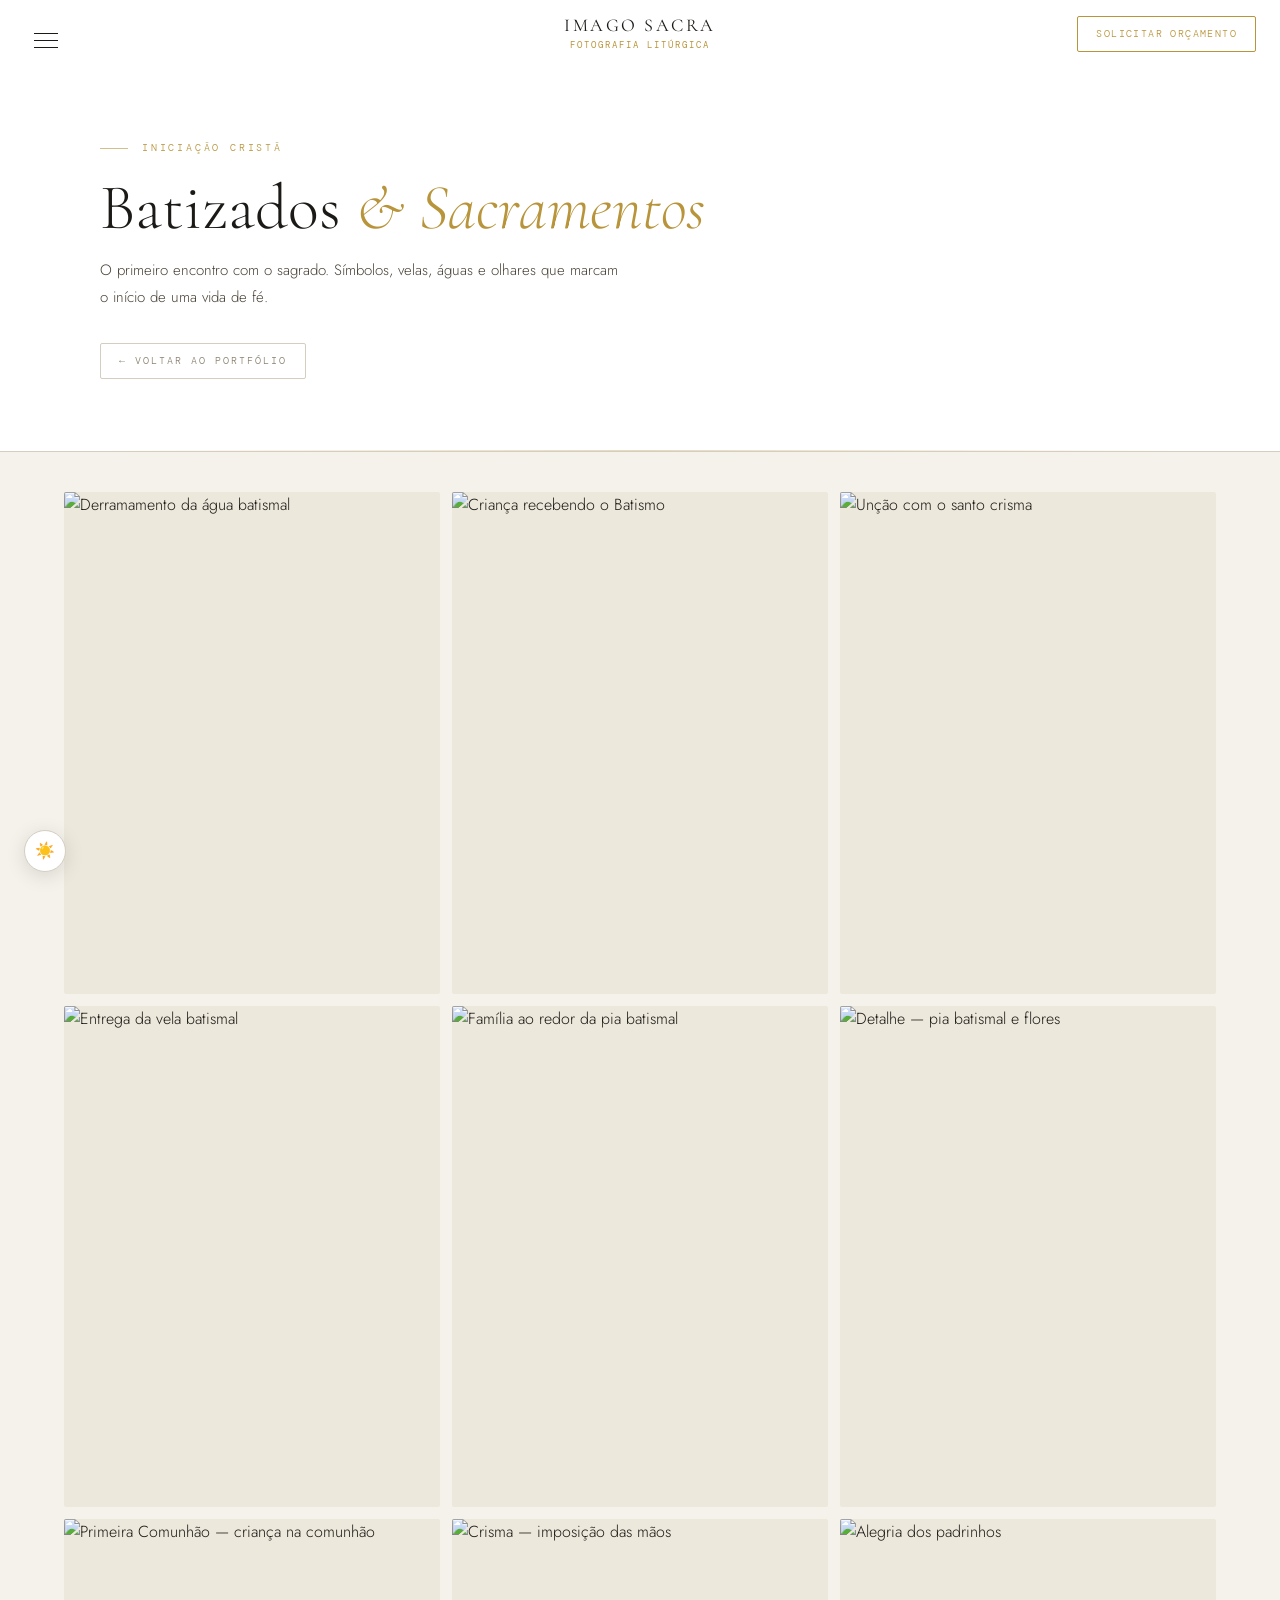
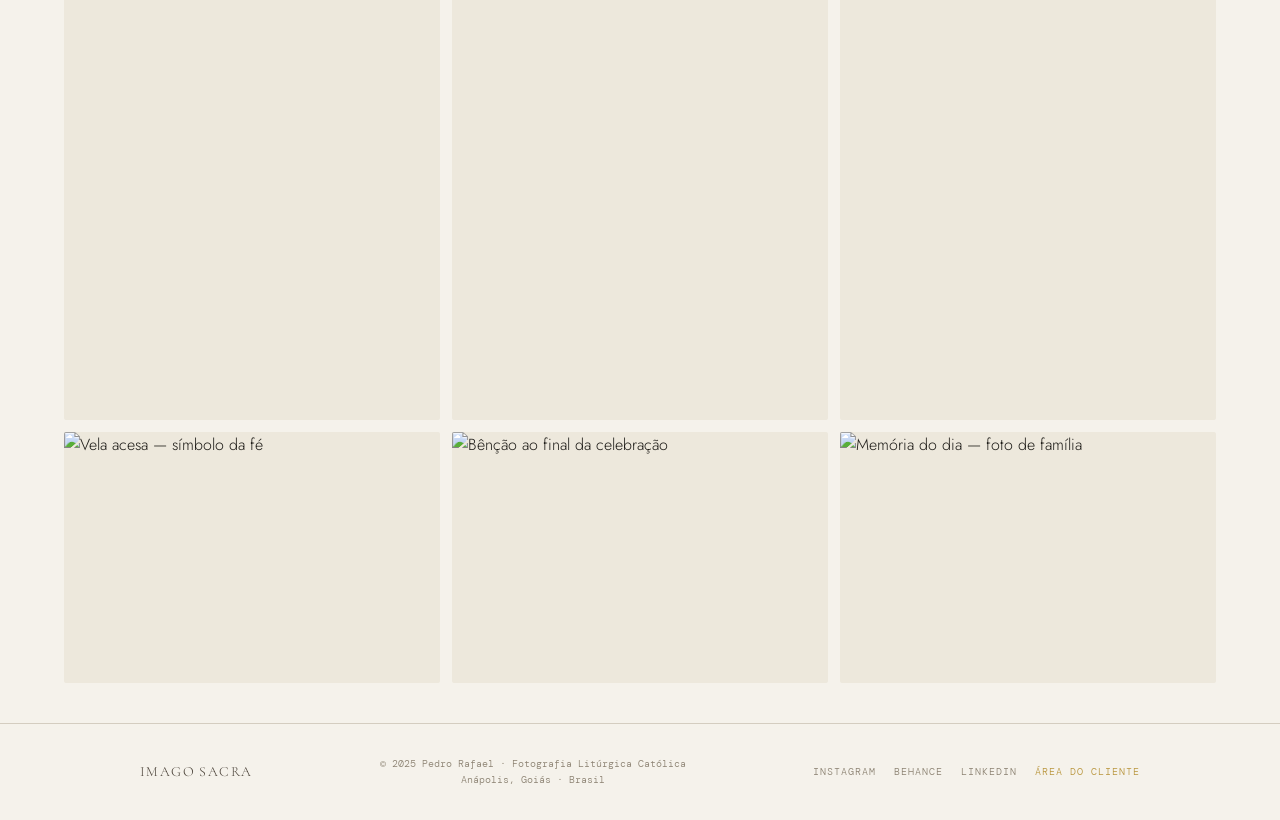
==== commit 66a53f98: "perf(images): apply loading/priority/dimension attributes per spec index.html (carousel cover images" ====
--- a/portfolio/batizado.html
+++ b/portfolio/batizado.html
@@ -67,6 +67,7 @@
       src="../assets/portfolio/batizado/foto-01.jpg"
       alt="Derramamento da água batismal"
       loading="eager"
+      fetchpriority="high"
       width="1200"
       height="800"
       data-lightbox="batizado"
--- a/css/gallery.css
+++ b/css/gallery.css
@@ -37,11 +37,10 @@
 
 /* ── GALLERY GRID ────────────────────────────────────── */
 .gallery-grid {
-  max-width:1400px; margin:0 auto;
-  padding:72px min(100px,8vw);
   display:grid;
-  grid-template-columns:repeat(3, 1fr);
-  gap:16px;
+  grid-template-columns:repeat(auto-fill, minmax(320px, 1fr));
+  gap:12px;
+  padding:40px 5%;
 }
 .gallery-item {
   position:relative; overflow:hidden;
@@ -50,14 +49,15 @@
   cursor:pointer;
 }
 .gallery-item img {
-  display:block; width:100%; height:100%;
-  object-fit:cover; object-position:center;
-  transition:transform .55s var(--ease), filter .4s;
-  aspect-ratio:4/3;
+  width:100%; height:auto;
+  display:block;
+  object-fit:cover;
+  cursor:zoom-in;
+  transition:transform 0.3s ease, opacity 0.3s ease;
 }
-.gallery-item:hover img {
-  transform:scale(1.04);
-  filter:brightness(.88);
+.gallery-item img:hover {
+  transform:scale(1.02);
+  opacity:0.92;
 }
 .gallery-item-overlay {
   position:absolute; inset:0;
@@ -76,72 +76,50 @@
 .gallery-item.portrait img { aspect-ratio:3/4; }
 
 /* ── LIGHTBOX ────────────────────────────────────────── */
-.lb-overlay {
+#lightbox-overlay {
   position:fixed; inset:0; z-index:900;
   background:rgba(5,7,4,.94);
   display:none; align-items:center; justify-content:center;
-  opacity:0; transition:opacity .3s;
   backdrop-filter:blur(12px); -webkit-backdrop-filter:blur(12px);
+  animation:lbFadeIn .3s forwards;
 }
-.lb-overlay.open {
+#lightbox-overlay.active {
   display:flex;
-  animation:lbFadeIn .3s forwards;
 }
 @keyframes lbFadeIn { from{opacity:0} to{opacity:1} }
 
-.lb-img-wrap {
-  position:relative; max-width:min(90vw, 1200px); max-height:90svh;
-  display:flex; align-items:center; justify-content:center;
-}
-.lb-img {
+#lb-img {
   display:block;
-  max-width:100%; max-height:90svh;
+  max-width:min(90vw, 1200px); max-height:90svh;
   object-fit:contain;
   border-radius:2px;
   box-shadow:0 32px 80px rgba(0,0,0,.6);
-  transition:opacity .22s;
 }
-.lb-img.loading { opacity:0; }
 
 /* Close button */
-.lb-close {
+#lb-close {
   position:fixed; top:24px; right:28px; z-index:910;
   width:44px; height:44px; border-radius:50%;
   background:rgba(255,255,255,.08); border:1px solid rgba(255,255,255,.14);
   display:flex; align-items:center; justify-content:center;
   font-size:18px; color:rgba(255,255,255,.7);
-  transition:all .2s; backdrop-filter:blur(8px);
+  transition:all .2s; backdrop-filter:blur(8px); cursor:pointer;
 }
-.lb-close:hover { background:rgba(201,168,76,.18); border-color:rgba(201,168,76,.5); color:#fff; }
+#lb-close:hover { background:rgba(201,168,76,.18); border-color:rgba(201,168,76,.5); color:#fff; }
 
 /* Prev / Next */
-.lb-btn {
+#lb-prev, #lb-next {
   position:fixed; top:50%; z-index:910;
   transform:translateY(-50%);
   width:52px; height:52px; border-radius:2px;
   background:rgba(255,255,255,.06); border:1px solid rgba(255,255,255,.1);
   display:flex; align-items:center; justify-content:center;
   font-size:22px; color:rgba(255,255,255,.55);
-  transition:all .2s; backdrop-filter:blur(8px);
+  transition:all .2s; backdrop-filter:blur(8px); cursor:pointer;
 }
-.lb-btn:hover { background:rgba(201,168,76,.14); border-color:rgba(201,168,76,.45); color:#fff; }
-.lb-prev { left:20px; }
-.lb-next { right:20px; }
-
-/* Counter */
-.lb-counter {
-  position:fixed; bottom:28px; left:50%; transform:translateX(-50%);
-  font-family:var(--mono); font-size:11px; letter-spacing:.2em; text-transform:uppercase;
-  color:rgba(255,255,255,.35); z-index:910;
-}
-
-/* Caption */
-.lb-caption {
-  position:fixed; bottom:56px; left:50%; transform:translateX(-50%);
-  font-family:var(--mono); font-size:10px; letter-spacing:.16em; text-transform:uppercase;
-  color:rgba(255,255,255,.45); z-index:910; white-space:nowrap;
-  max-width:min(90vw,600px); text-align:center; overflow:hidden; text-overflow:ellipsis;
-}
+#lb-prev:hover, #lb-next:hover { background:rgba(201,168,76,.14); border-color:rgba(201,168,76,.45); color:#fff; }
+#lb-prev { left:20px; }
+#lb-next { right:20px; }
 
 /* ── EMPTY STATE ─────────────────────────────────────── */
 .gallery-empty {
@@ -163,7 +141,7 @@
 @media(max-width:768px) {
   .gallery-grid { grid-template-columns:1fr; padding:40px 20px; gap:12px; }
   .gallery-hero { padding:100px 24px 52px; }
-  .lb-btn { width:40px; height:40px; font-size:18px; }
-  .lb-prev { left:8px; }
-  .lb-next { right:8px; }
+  #lb-prev, #lb-next { width:40px; height:40px; font-size:18px; }
+  #lb-prev { left:8px; }
+  #lb-next { right:8px; }
 }
